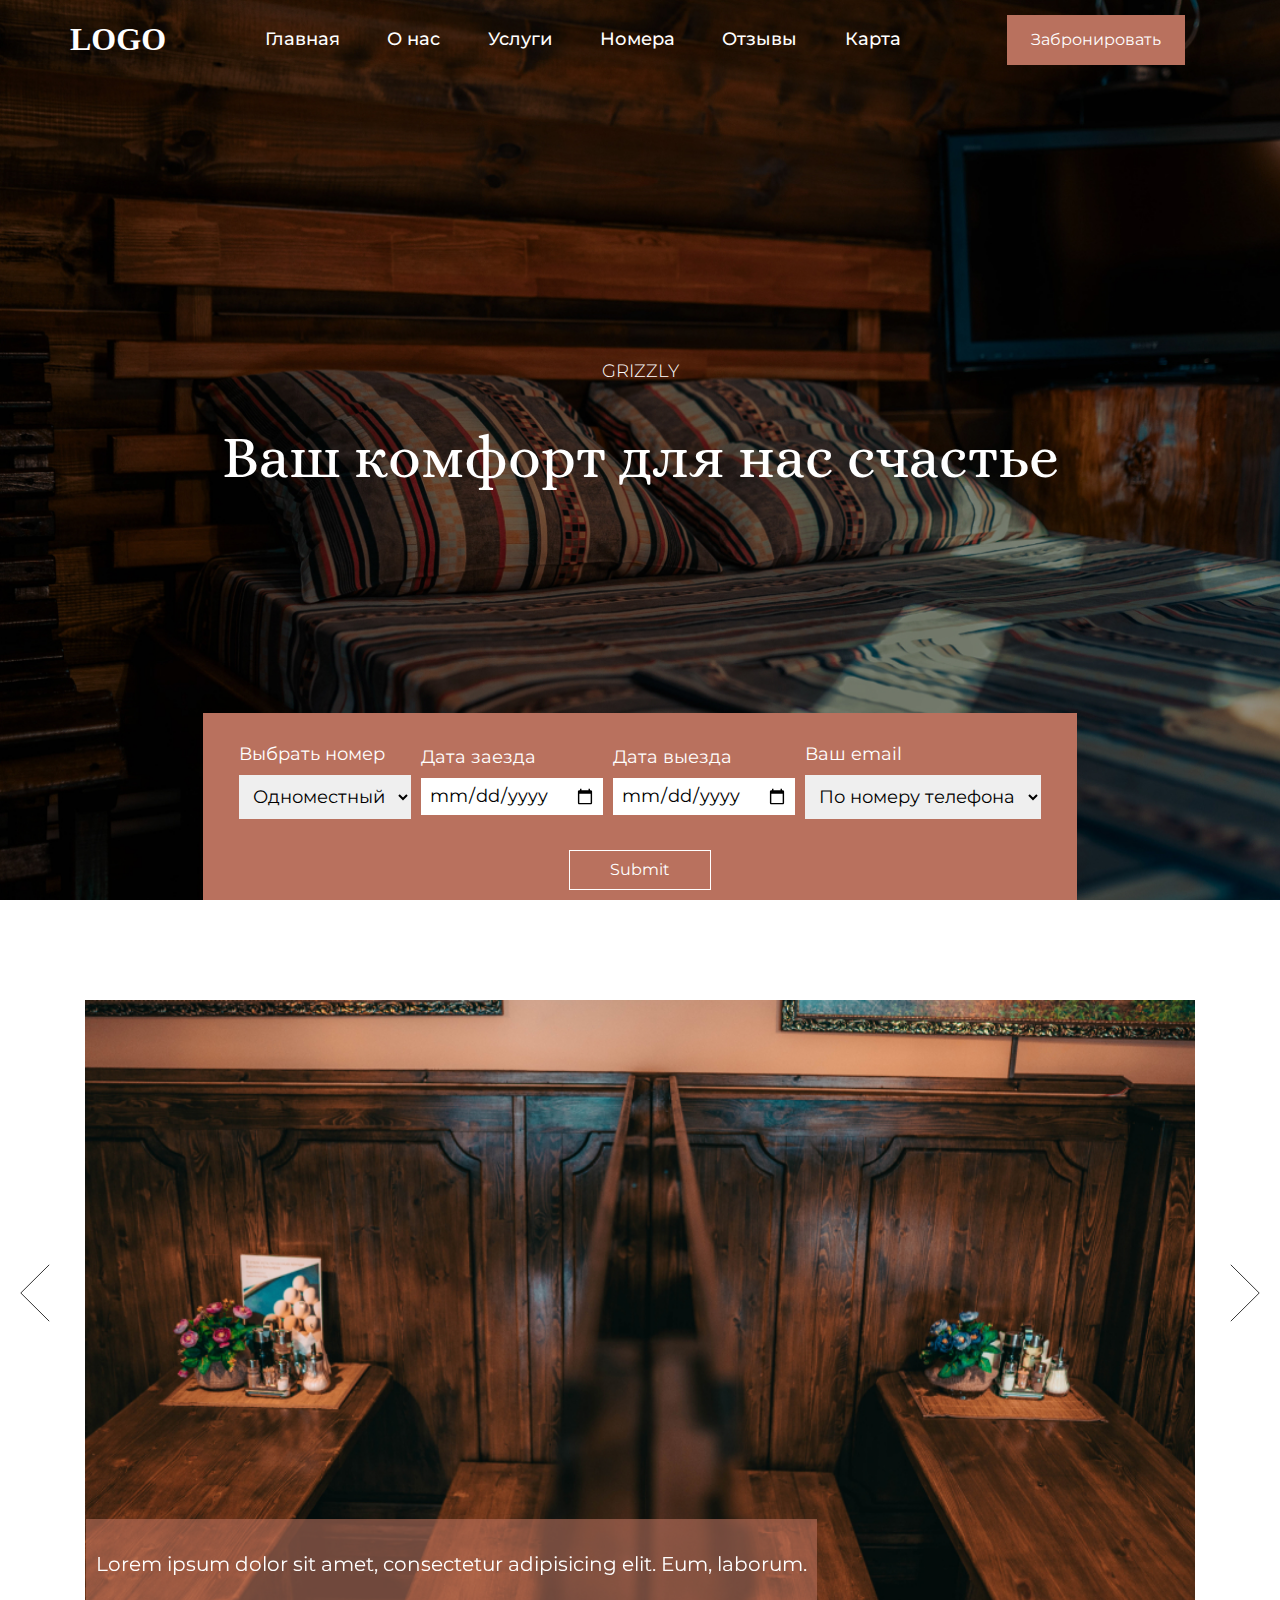
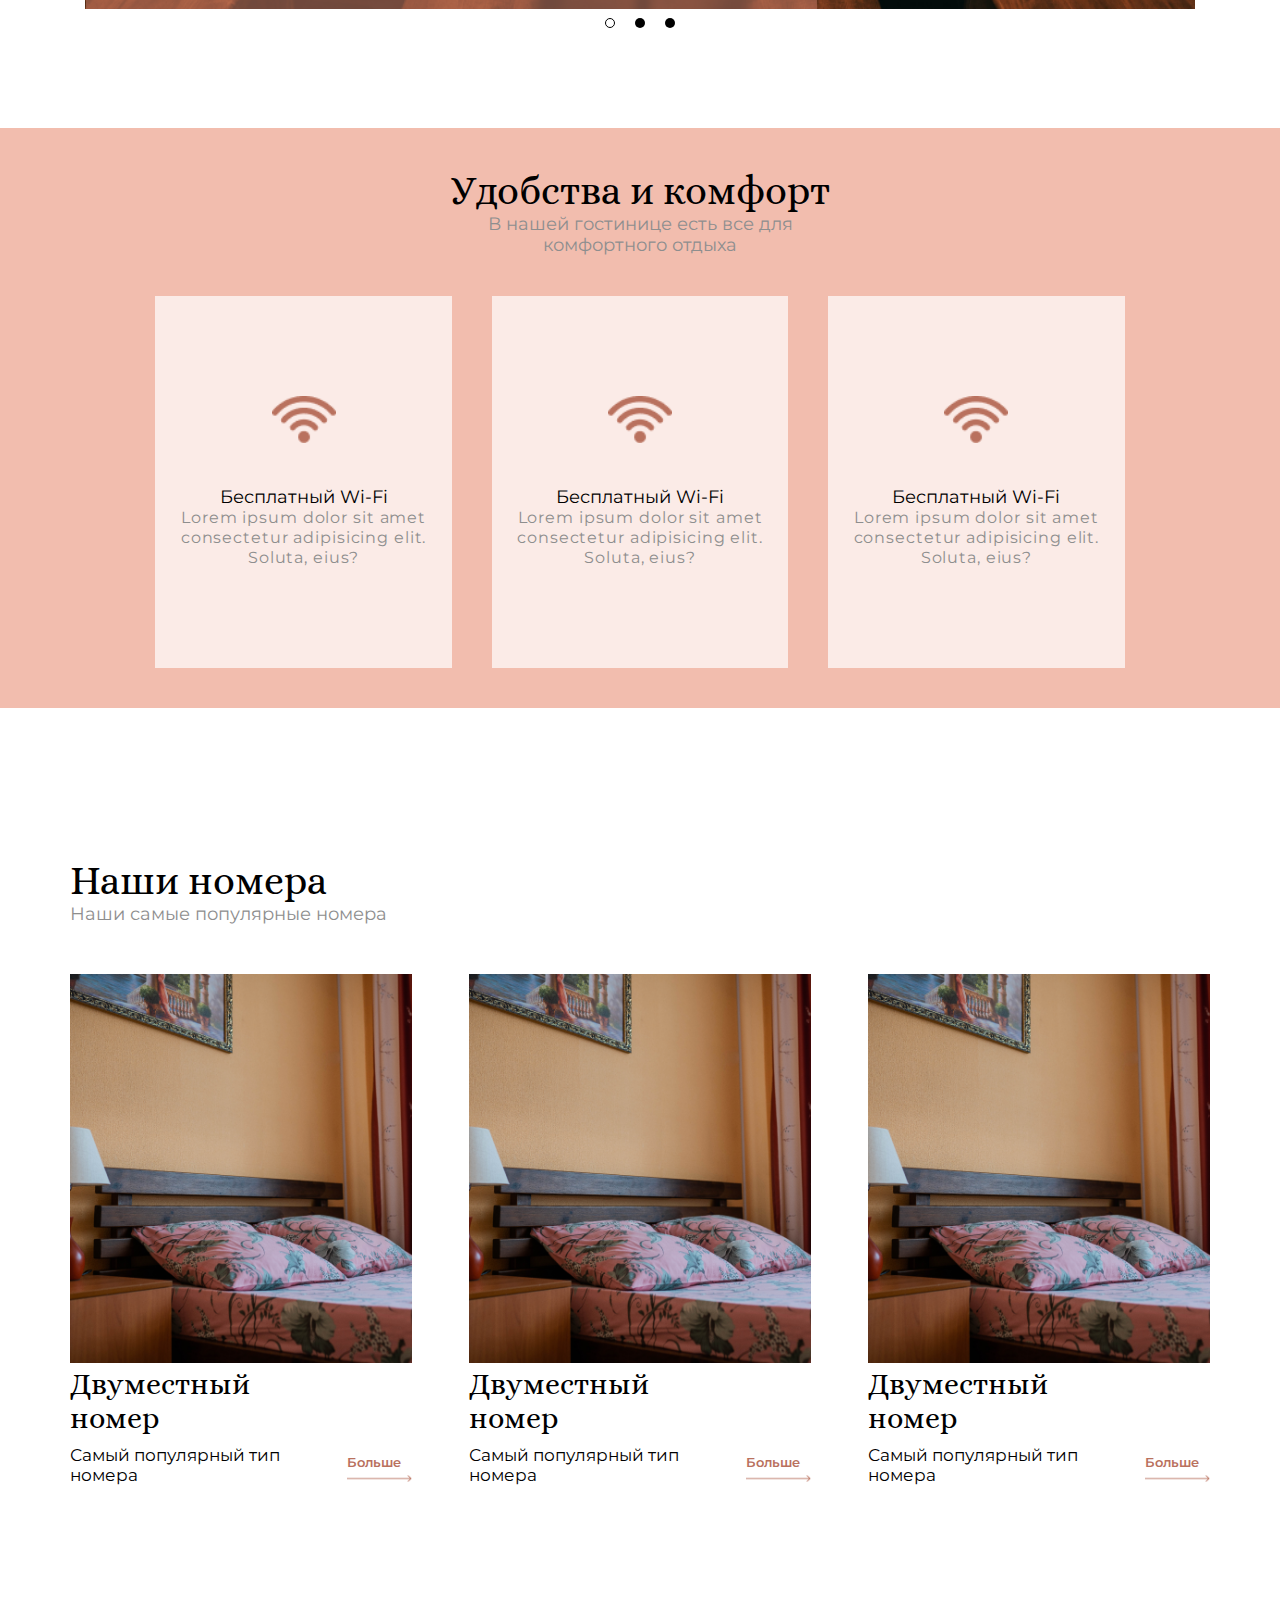
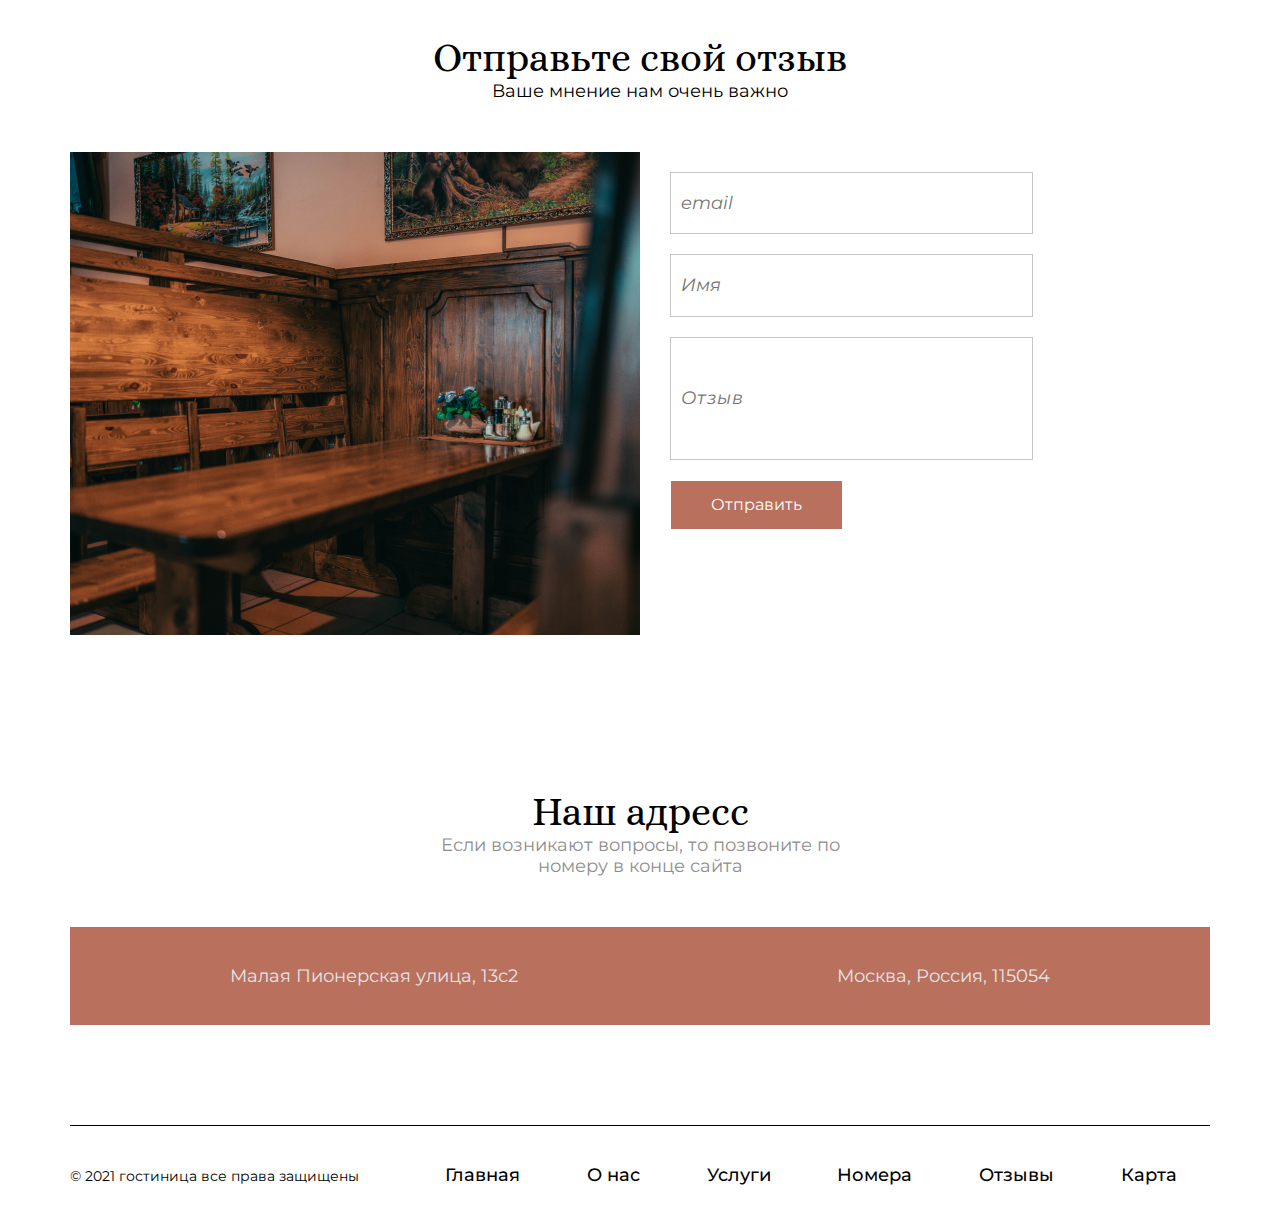
==== home.html @ de2c54e9 "Сделал слайдеры" ====
<!DOCTYPE html>
<html lang="en">

<head>
    <meta charset="UTF-8">
    <meta http-equiv="X-UA-Compatible" content="IE=edge">
    <meta name="viewport" content="width=device-width, initial-scale=1.0">

    <link href="https://fonts.googleapis.com/css2?family=Montserrat:ital,wght@0,100;0,200;0,300;0,400;0,500;0,600;0,700;0,800;0,900;1,100;1,200;1,300;1,400;1,500;1,600;1,700;1,800;1,900&display=swap" rel="stylesheet">
    <link href="https://fonts.googleapis.com/css2?family=Alice&display=swap" rel="stylesheet">

    <link rel="stylesheet" href="./css/normalize.css">
    <link rel="stylesheet" href="./css/home.css">
    <link rel="stylesheet" href="./css/sliderHome.css">

    <title>hotel</title>
</head>

<body>
    <section class="section_100vh main-screen">
        <div class="container">
            <header class="header">
                <div class="logo" style="color: #fff;">
                    <h1>LOGO</h1>
                </div>

                <div id="menubox" onclick="openFunction()">&#9776;</div>
                <div id="menu" class="sidemenu">
                    <a href="#">Обо мне</a>
                    <a href="#">Проекты</a>
                    <a href="#">Контакты</a>
                    <a href="#" class="closebtn" onclick="closeFunction()">&times;</a>
                </div>

                <nav class="menu">
                    <ul>
                        <li class="menu__item">
                            <a href="">Главная</a>
                        </li>
                        <li class="menu__item">
                            <a href="">О нас</a>
                        </li>
                        <li class="menu__item">
                            <a href="">Услуги</a>
                        </li>
                        <li class="menu__item">
                            <a href="">Номера</a>
                        </li>
                        <li class="menu__item">
                            <a href="">Отзывы</a>
                        </li>
                        <li class="menu__item">
                            <a href="">Карта</a>
                        </li>
                    </ul>
                </nav>

                <div class="reservation">
                    <button class=" button-request">
                        Забронировать
                    </button>
                </div>

            </header>
            <section class="main-screen__content">
                <div class="main-screen__wrap">
                    <div class="main-screen__title">
                        <p>GRIZZLY</p>
                        <h1>Ваш комфорт для нас счастье</h1>
                    </div>

                </div>
                <form action="" class="form-request">
                    <div class="form-request__wrap">
                        <div class="form-request__item">
                            <p>Выбрать номер</p>
                            <select size="1" class="form-select__item">
                                <option>Одноместный</option>
                                <option>Двухместный</option>
                            </select>
                        </div>
                        <div class="form-request__item form-request__date">
                            <p>Дата заезда</p>
                            <input type="date">
                        </div>
                        <div class="form-request__item form-request__date">
                            <p>Дата выезда</p>
                            <input type="date">
                        </div>
                        <div class="form-request__item">
                            <p>Ваш email</p>
                            <select size="1" class="form-select__item">
                                <option>По номеру телефона</option>
                                <option>По email</option>
                            </select>
                        </div>
                    </div>
                    <div class="button-request__form">
                        <input type="submit">
                    </div>
                </form>
            </section>
        </div>
    </section>

    <form action="" class="form-request_phone">
        <div class="container">
            <div class="form-request__wrap">
                <div class="form-request__item">
                    <p>Выбрать номер</p>
                    <select size="1" class="form-select__item">
                    <option>Одноместный</option>
                    <option>Двухместный</option>
                </select>
                </div>
                <div class="form-request__item form-request__date">
                    <p>Дата заезда</p>
                    <input type="date" required>
                </div>
                <div class="form-request__item form-request__date">
                    <p>Дата выезда</p>
                    <input type="date" required>
                </div>
                <div class="form-request__item">
                    <p>Ваш email</p>
                    <select size="1" class="form-select__item">
                    <option>По номеру телефона</option>
                    <option>По email</option>
                </select>
                </div>
                <div class="button-request__form">
                    <input type="submit">
                </div>
            </div>

        </div>
    </form>

    <section class="gallery">
        <div class="container">
            <div class="gallery__wrap">
                <div class="images slider">
                    <div class="image slider__item">
                        <img src="./img/imageSlider/1.jpg" alt="">
                        <div class="image__text">
                            <p>Lorem ipsum dolor sit amet, consectetur adipisicing elit. Eum, laborum.</p>
                        </div>
                    </div>
                    <div class="image slider__item">
                        <img src="./img/imageSlider/1.jpg" alt="">
                        <div class="image__text">
                            <p>Lorem ipsum dolor sit amet, consectetur adipisicing elit. Eum, laborum.</p>
                        </div>
                    </div>
                    <div class="image slider__item">
                        <img src="./img/imageSlider/1.jpg" alt="">
                        <div class="image__text">
                            <p>Lorem ipsum dolor sit amet, consectetur adipisicing elit. Eum, laborum.</p>
                        </div>
                    </div>
                </div>
            </div>
        </div>
    </section>

    <section class="advantages">
        <div class="container">
            <div class="advantages__wrap">
                <div class="advantages__text">
                    <div class="advantages__title">
                        <h2>Удобства и комфорт</h2>
                    </div>
                    <div class="advantages__description">
                        <p>В нашей гостинице есть все для комфортного отдыха</p>
                    </div>

                </div>

                <div class="advantages-cards">
                    <div class="advantages-card">
                        <div class="advantages-card__img">
                            <img src="./img/wifi.png" alt="">
                        </div>

                        <div class="advantages-card__text">
                            <h3>Бесплатный Wi-Fi</h3>
                            <p>Lorem ipsum dolor sit amet consectetur adipisicing elit. Soluta, eius?</p>
                        </div>
                    </div>
                    <div class="advantages-card">
                        <div class="advantages-card__img">
                            <img src="./img/wifi.png" alt="">
                        </div>

                        <div class="advantages-card__text">
                            <h3>Бесплатный Wi-Fi</h3>
                            <p>Lorem ipsum dolor sit amet consectetur adipisicing elit. Soluta, eius?</p>
                        </div>
                    </div>
                    <div class="advantages-card">
                        <div class="advantages-card__img">
                            <img src="./img/wifi.png" alt="">
                        </div>

                        <div class="advantages-card__text">
                            <h3>Бесплатный Wi-Fi</h3>
                            <p>Lorem ipsum dolor sit amet consectetur adipisicing elit. Soluta, eius?</p>
                        </div>
                    </div>
                </div>
            </div>
        </div>
    </section>

    <section class="rooms">
        <div class="container">
            <div class="rooms__wrap">
                <div class="rooms__title">
                    <h3>Наши номера</h3>
                    <p>
                        Наши самые популярные номера
                    </p>
                </div>

                <div class="rooms-cards">
                    <div class="room-card">
                        <div class="room__img">
                            <img src="./img/imageRooms/1.png" alt="">
                        </div>
                        <div class="room-info">
                            <div class="room-info__text">
                                <a href="">Двуместный номер</a>
                                <p>Самый популярный тип номера</p>
                            </div>
                            <div class="room-link">
                                <a href="#">
                                    <div class="room-link__text">
                                        <p>Больше</p>
                                        <img src="./img/arrow.png" alt="">
                                    </div>
                                </a>
                            </div>
                        </div>
                    </div>
                    <div class="room-card">
                        <div class="room__img">
                            <img src="./img/imageRooms/1.png" alt="">
                        </div>
                        <div class="room-info">
                            <div class="room-info__text">
                                <a href="">Двуместный номер</a>
                                <p>Самый популярный тип номера</p>
                            </div>
                            <div class="room-link">
                                <a href="#">
                                    <div class="room-link__text">
                                        <p>Больше</p>
                                        <img src="./img/arrow.png" alt="">
                                    </div>
                                </a>
                            </div>
                        </div>
                    </div>
                    <div class="room-card">
                        <div class="room__img">
                            <img src="./img/imageRooms/1.png" alt="">
                        </div>
                        <div class="room-info">
                            <div class="room-info__text">
                                <a href="">Двуместный номер</a>
                                <p>Самый популярный тип номера</p>
                            </div>
                            <div class="room-link">
                                <a href="#">
                                    <div class="room-link__text">
                                        <p>Больше</p>
                                        <img src="./img/arrow.png" alt="">
                                    </div>
                                </a>
                            </div>
                        </div>
                    </div>
                </div>

                <div class="more-rooms">
                    <button>Больше номеров</button>
                </div>
            </div>
        </div>
    </section>

    <section class="review">
        <div class="container">
            <div class="review__wrap">
                <div class="review__title">
                    <h2>Отправьте свой отзыв</h2>
                    <p>Ваше мнение нам очень важно</p>
                </div>

                <div class="review-content">
                    <div class="review-content__img">
                        <img src="./img/background-review.jpg" alt="">
                    </div>
                    <div class="review-content__form">
                        <form action="" class="review-form" id="review__btn">
                            <input type="text" placeholder="email" class="review-form__item" required maxlength="50">
                            <input type="text" placeholder="Имя" class="review-form__item" required maxlength="25">
                            <input type="text" placeholder="Отзыв" class="form__review" required>

                            <button class="review__btn" type="button">
                                Отправить
                            </button>
                        </form>
                    </div>
                </div>
            </div>
        </div>
    </section>

    <section class="address">
        <div class="container">
            <div class="address__wrap">
                <div class="address-title">
                    <h2>Наш адресс</h2>
                    <p>Если возникают вопросы, то позвоните по номеру в конце сайта</p>
                </div>
                <div class="our-address">
                    <div class="street">
                        <p>Малая Пионерская улица, 13с2</p>
                    </div>
                    <div class="city">
                        <p> Москва, Россия, 115054</p>
                    </div>
                </div>
            </div>
        </div>
    </section>

    <script type="text/javascript" charset="utf-8" async src="https://api-maps.yandex.ru/services/constructor/1.0/js/?um=constructor%3Adae9c3889c073b16b7e6adbdf077f5c8fb7e6ec7d038e91c7e09d894004994eb&amp;width=100%25&amp;height=462&amp;lang=ru_RU&amp;scroll=true"></script>

    <footer class="footer">
        <div class="container">
            <div class="footer__wrap">
                <div class="hostel-law">
                    <p>© 2021 гостиница все права защищены</p>
                </div>

                <nav class="menu">
                    <ul>
                        <li class="menu__item">
                            <a href="">Главная</a>
                        </li>
                        <li class="menu__item">
                            <a href="">О нас</a>
                        </li>
                        <li class="menu__item">
                            <a href="">Услуги</a>
                        </li>
                        <li class="menu__item">
                            <a href="">Номера</a>
                        </li>
                        <li class="menu__item">
                            <a href="">Отзывы</a>
                        </li>
                        <li class="menu__item">
                            <a href="">Карта</a>
                        </li>
                    </ul>
                </nav>
            </div>
        </div>

    </footer>
    <script src="./js/jquery.js"></script>
    <script src="./js/slick.min.js"></script>
    <script src="./js/sliderHome.js"></script>
    <script src="./js/sendForm.js"></script>
</body>

</html>
---- css/home.css ----
* {
    margin: 0;
    padding: 0;
    box-sizing: border-box;
}

img {
    width: 100%;
}

button,
input,
select {
    border: none;
    outline: none;
}

body {
    color: #fff;
}

a {
    text-decoration: none;
}

ul {
    list-style-type: none;
}

.button-request {
    font-family: Montserrat, sans-serif;
    color: #fff;
    border: none;
    background: #B9715E;
    padding: 16px 24px;
}

.section_100vh {
    min-height: 100vh;
}

.container {
    width: 100%;
    max-width: 1140px;
    margin: 0 auto;
}

.main-screen {
    background-image: url("../img/background.jpg");
    background-size: cover;
}

.header {
    display: flex;
    justify-content: space-between;
    align-items: center;
}

.logo {
    width: 10%;
}

.menu {
    width: 60%;
}

.reservation {
    text-align: center;
    width: 20%;
}

.menu ul {
    display: flex;
    justify-content: space-around;
}

.menu__item {
    font-family: Montserrat, sans-serif;
    font-size: 18px;
    font-weight: 500;
}

.menu__item a {
    color: #fff;
}

.main-screen__title {
    text-align: center;
    margin: 0 auto;
    position: absolute;
    top: 40%;
    left: 0;
    right: 0;
}

.main-screen__title p {
    font-size: 18px;
    line-height: 22px;
    font-family: Montserrat, sans-serif;
    font-weight: 300;
}

.main-screen__title h1 {
    font-family: Alice;
    font-size: 60px;
    font-weight: normal;
}

.main-screen__content {
    display: flex;
    justify-content: center;
}

.form-request {
    margin: 0 auto;
    background: #B9715E;
    flex-wrap: wrap;
    position: absolute;
    bottom: 0;
}

.form-request__item p {
    padding-bottom: 10px;
}

.form-request__wrap {
    font-family: Montserrat;
    font-size: 18px;
    display: flex;
    justify-content: center;
    align-items: center;
    flex-wrap: wrap;
    padding: 31px;
    width: 100%;
}

.form-request__item {
    padding: 0 5px;
}

.form-request input,
.form-select__item {
    padding: 10px;
}

.form-request__date input {
    padding: 7.5px;
}

.button-request__form {
    text-align: center;
    padding-bottom: 10px;
}

.button-request__form input {
    font-family: Montserrat, sans-serif;
    color: #fff;
    border: none;
    background: transparent;
    border: white 1px solid;
    padding: 10px 40px;
}

.gallery {
    margin: 100px 0;
}

.gallery__wrap {
    display: flex;
}

.image {
    position: relative;
    display: flex;
    justify-content: center;
}

.image img {
    width: 100%;
}

.image__text {
    position: absolute;
    bottom: 0;
    left: 1.4%;
    background: rgba(185, 113, 94, 0.6);
    max-width: 70%;
}

.image__text p {
    font-family: Montserrat;
    font-style: normal;
    font-weight: normal;
    font-size: 20px;
    line-height: 30px;
    padding: 30px 10px;
}

.advantages {
    background: rgba(230, 123, 94, 0.5);
}

.advantages__wrap {
    padding: 40px 0;
}

.advantages__text {
    text-align: center;
}

.advantages__title h2 {
    font-family: Alice;
    font-style: normal;
    font-weight: normal;
    font-size: 40px;
    color: #000000;
}

.advantages__description {
    margin: 0 auto;
    font-family: Montserrat;
    font-style: normal;
    font-weight: normal;
    font-size: 18px;
    color: #8E8E8E;
    max-width: 430px;
}

.advantages-cards {
    margin-top: 40px;
    display: flex;
    justify-content: center;
    flex-wrap: wrap;
}

.advantages-card {
    width: 26%;
    margin: 0 20px;
    padding: 100px 20px;
    text-align: center;
    background: rgba(255, 255, 255, 0.7);
}

.advantages-card__text h3 {
    color: #000000;
    font-family: Montserrat;
    font-style: normal;
    font-weight: normal;
    font-size: 18px;
}

.advantages-card__text p {
    font-family: Montserrat;
    font-style: normal;
    font-weight: normal;
    font-size: 16px;
    line-height: 20px;
    text-align: center;
    letter-spacing: 0.055em;
    color: #8E8E8E;
}

.advantages-card__img img {
    width: 25%;
}

.advantages-card__img {
    padding-bottom: 40px;
}

.form-request_phone {
    display: none;
}

.rooms {
    color: #000;
    margin-top: 150px;
}

.rooms__title h3 {
    font-family: Alice;
    font-style: normal;
    font-weight: normal;
    font-size: 40px;
    color: #000000;
    margin: 0px;
}

.rooms__title p {
    font-family: Montserrat;
    font-style: normal;
    font-weight: normal;
    font-size: 18px;
    color: #8E8E8E;
}

.rooms-cards {
    display: flex;
    flex-wrap: wrap;
    justify-content: space-between;
    margin-top: 50px;
}

.room-card {
    width: 30%;
}

.room-info__text a {
    font-family: Alice;
    font-style: normal;
    font-weight: normal;
    font-size: 30px;
    color: #000000;
}

.room-info__text p {
    padding-top: 10px;
    font-family: Montserrat;
    font-style: normal;
    font-weight: normal;
    font-size: 17px;
    color: #000000;
}

.room-link a {
    font-family: Montserrat;
    font-style: normal;
    font-weight: 600;
    font-size: 13px;
    color: #B9715E;
}

.room-info {
    display: flex;
    align-items: flex-end;
}

.room-link {
    display: block;
    margin-left: 20px;
}

.review {
    margin-top: 150px;
    color: #000;
}

.review__title {
    text-align: center;
}

.review__title h2 {
    font-family: Alice;
    font-style: normal;
    font-weight: normal;
    font-size: 40px;
    line-height: 46px;
    text-align: center;
    color: #000000;
}

.review__title p {
    font-family: Montserrat;
    font-style: normal;
    font-weight: normal;
    font-size: 18px;
}

.review-content {
    margin-top: 50px;
    display: flex;
}

.review-content__form {
    margin-left: 30px;
}

.review-form input {
    margin-top: 20px;
}

.review-form__item {
    display: block;
    padding: 20px 100px;
    padding-left: 10px;
    border: 1px solid rgba(142, 142, 142, 0.5);
    box-sizing: border-box;
    font-family: Montserrat;
    font-style: italic;
    font-weight: normal;
    font-size: 18px;
    color: #8E8E8E;
}

.form__review {
    padding: 50px 100px;
    padding-left: 10px;
    border: 1px solid rgba(142, 142, 142, 0.5);
    box-sizing: border-box;
    font-family: Montserrat;
    font-style: italic;
    font-weight: normal;
    font-size: 18px;
    /* identical to box height */
    letter-spacing: 0.055em;
    color: #8E8E8E;
}

.review-content__form button {
    display: block;
    margin-top: 20px;
}

.review__btn {
    font-family: Montserrat, sans-serif;
    color: #fff;
    border: none;
    border: white 1px solid;
    padding: 15px 40px;
    background: #B9715E;
}

.address {
    margin-top: 150px;
    color: #000;
}

.address-title h2 {
    font-family: Alice;
    font-style: normal;
    font-weight: normal;
    font-size: 40px;
    color: #000000;
}

.address-title p {
    margin-top: 20px;
    margin: 0 auto;
    max-width: 40%;
    font-family: Montserrat;
    font-style: normal;
    font-weight: normal;
    font-size: 18px;
    text-align: center;
    color: #8E8E8E;
}

.address-title {
    text-align: center;
}

.our-address {
    margin-top: 50px;
    background: #B9715E;
    display: flex;
    justify-content: space-around;
    padding: 39px 0;
}

.street p,
.city p {
    font-family: Montserrat;
    font-style: normal;
    font-weight: normal;
    font-size: 18px;
    color: #E5E5E5;
}

.footer__wrap {
    border-top: 1px solid #000000;
    padding: 39px 0;
    margin-top: 100px;
    display: flex;
    align-items: center;
}

.footer nav ul li a {
    color: #000;
}

.footer__wrap .hostel-law {
    width: 30%;
}

.footer__wrap .hostel-law p {
    color: #000;
    font-family: Montserrat;
    font-style: normal;
    font-weight: normal;
    font-size: 14px;
}

.footer__wrap .menu {
    width: 70%;
}

#menubox {
    display: none;
    z-index: 2;
    font-size: 32px;
    cursor: pointer;
    transition: all .6s;
}

.sidemenu {
    position: fixed;
    top: 0px;
    left: 0px;
    height: 100%;
    width: 0px;
    background-color: #222;
    z-index: 999;
    padding-top: 100px;
    overflow-x: hidden;
    transition: all .5s;
}

.sidemenu a {
    padding: 8px 8px 8px 64px;
    text-decoration: none;
    font-size: 32px;
    color: #999;
    display: block;
}

.sidemenu a:hover {
    color: white;
}

.sidemenu .closebtn {
    position: absolute;
    top: 0px;
    right: 25px;
    font-size: 36px;
    margin-left: 32px;
}

#menubox {
    display: none;
}

.sidemenu {
    display: none;
}

.more-rooms {
    display: none;
    text-align: center;
}

.more-rooms button {
    background: transparent;
    font-family: Montserrat;
    font-style: normal;
    font-weight: normal;
    font-size: 14px;
    color: #000000;
    border: 1px solid #000000;
    padding: 20px 17px;
}

@media (max-width: 960px) {
    .container {
        max-width: 910px;
    }
    .room-card {
        padding: 0 50px;
        margin-bottom: 50px;
        width: 50%;
    }
    .main-screen__title h1 {
        font-size: 50px;
    }
    .review {
        margin-top: 100px;
    }
    .review-content__form {
        margin-left: 10px;
    }
    .review-form__item {
        padding-left: 0px;
        padding: 20px 25px;
    }
    .form__review {
        padding: 50px 25px;
    }
    .form-select__item {
        padding: 7px 6px;
    }
}

@media (max-width: 720px) {
    .container {
        max-width: 700px;
    }
    #menubox {
        display: block;
    }
    .menu {
        display: none;
    }
    .logo {
        display: none;
    }
    .review-content__form {
        margin-left: 5px;
        width: 70%;
    }
    .review-form__item {
        width: 90%;
        padding-left: 0px;
        padding: 10px 15px;
    }
    .review__btn {
        margin: 0 auto;
    }
    .form__review {
        width: 90%;
        padding: 25px 10px;
    }
    .form-select__item {
        padding: 7px 10px;
    }
    .header {
        padding: 20px 0;
        justify-content: space-between;
    }
    .menubox {
        width: 50%;
    }
    .reservation {
        width: 50%;
        text-align: right;
    }
    .review-content__img {
        display: none;
    }
    .review-content {
        justify-content: center;
    }
    .review-form__item {
        width: 100%;
    }
    .form__review {
        width: 100%;
        padding: 40px 0;
        padding-left: 15px;
    }
    .review-content__form {
        max-width: 100%;
    }
    .advantages-card {
        width: 50%;
        padding: 50px 20px;
        margin-bottom: 35px;
    }
    .advantages-card__img img {
        width: 50%;
        padding-bottom: 34px;
    }
    .rooms-cards {
        display: flex;
        justify-content: center;
        margin: 0 auto;
    }
    .room-info {
        display: flex;
        justify-content: center;
    }
    .room-card {
        width: 100%;
    }
    .room__img {
        max-width: 60%;
        margin: 0 auto;
    }
    .rooms__title {
        text-align: center;
        padding-bottom: 50px;
    }
    .rooms__title h2 {
        padding-bottom: 14px;
    }
    .room-info__text p {
        max-width: 250px;
    }
    .form-request {
        display: none;
    }
    .main-screen__title {
        padding: 20px 0;
    }
    .main-screen__title h1 {
        font-size: 40px;
        max-width: 500px;
        margin: 0 auto;
    }
    .form-request_phone {
        margin-top: 80px;
        display: block;
    }
    .form-request__wrap {
        display: flex;
        text-align: center;
        background: #B9715E;
        padding: 60px 0;
    }
    .form-request__item {
        width: 100%;
        padding-bottom: 23px;
    }
    .form-request__item input,
    .form-request__item select {
        width: 60%;
    }
    .form-request__item p {
        padding: 18px 0;
    }
    .gallery {
        margin-top: 50px;
    }
    .button-request__form {
        padding-top: 28px;
    }
    .button-request__form input {
        width: 100%;
    }
}

@media (max-width: 576px) {
    .container {
        max-width: 540px;
    }
    .room__img {
        max-width: 70%;
    }
}
---- css/sliderHome.css ----
/*Обнуление*/

*,
*:before,
*:after {
    padding: 0;
    margin: 0;
    border: 0;
    box-sizing: border-box;
}

button:active,
button:focus {
    outline: none;
}

button::-moz-focus-inner {
    border: 0;
}

.wrapper {
    height: 100%;
    padding: 50px;
    display: flex;
    justify-content: center;
    align-items: center;
}

@media (max-width:767px) {
    .wrapper {
        padding: 50px 10px;
    }
}


/* Основные стили */


/* Слайдер */

.slick-slider {
    min-width: 0;
}


/* Ограничивающая оболочка */

.slick-list {
    overflow: hidden;
}


/* Лента слайдов */

.slick-track {
    display: flex;
    align-items: flex-start;
}


/* Слайд */

.slick-slide {}


/* Слайд активный */

.slick-slide.slick-active {}


/* Слайд основной */

.slick-slide.slick-current {}


/* Слайд по центру */

.slick-slide.slick-center {}


/* Стрелка */

.slick-arrow {}


/* Стрелка влево */

.slider .slick-arrow.slick-disabled {
    opacity: 0.2;
}


/* Конкретный слайдер */

.slider {
    position: relative;
}

.slider .slick-arrow {
    position: absolute;
    top: 50%;
    margin: -50px -50px 0px -50px;
    z-index: 10;
    font-size: 0;
    width: 30px;
    height: 60px;
}

.slider .slick-arrow.slick-prev {
    left: 0;
    background: url('../img/arrows/left-black.svg') 0 0 / 100% no-repeat;
}

.slider .slick-arrow.slick-next {
    right: 0;
    background: url('../img/arrows/right-black.svg') 0 0 / 100% no-repeat;
}

.slider .slick-arrow.slick-disabled {
    opacity: 0.2;
}

.slider .slick-dots {
    display: flex;
    align-items: center;
    justify-content: center;
}

.slider .slick-dots li {
    list-style: none;
    margin: 0px 10px;
}

.slider .slick-dots button {
    font-size: 0;
    width: 10px;
    height: 10px;
    background-color: #000;
    border-radius: 50%;
}

.slider .slick-dots li.slick-active button {
    background-color: transparent;
    border: 1px solid #000;
}

.slider__item {
    padding: 0px 15px;
}

.slider__item img {
    max-width: 100%;
}

.slider__item.slick-center {}

@media (max-width:960px) {
    .slider {
        padding: 0px 40px;
    }
    .slider .slick-dots {
        padding: 2rem 0;
    }
    .slider .slick-arrow {
        margin: -50px -5px 0px -5px;
    }
    .image__text {
        left: 1.8%;
    }
}

@media (max-width: 576px) {
    .slider {
        padding: 0px 0px;
    }
    .slider .slick-dots {
        padding: 2rem 0;
    }
    .slider .slick-arrow {
        margin: -50px -5px 0px -5px;
    }
    .image__text {
        display: none;
    }
}
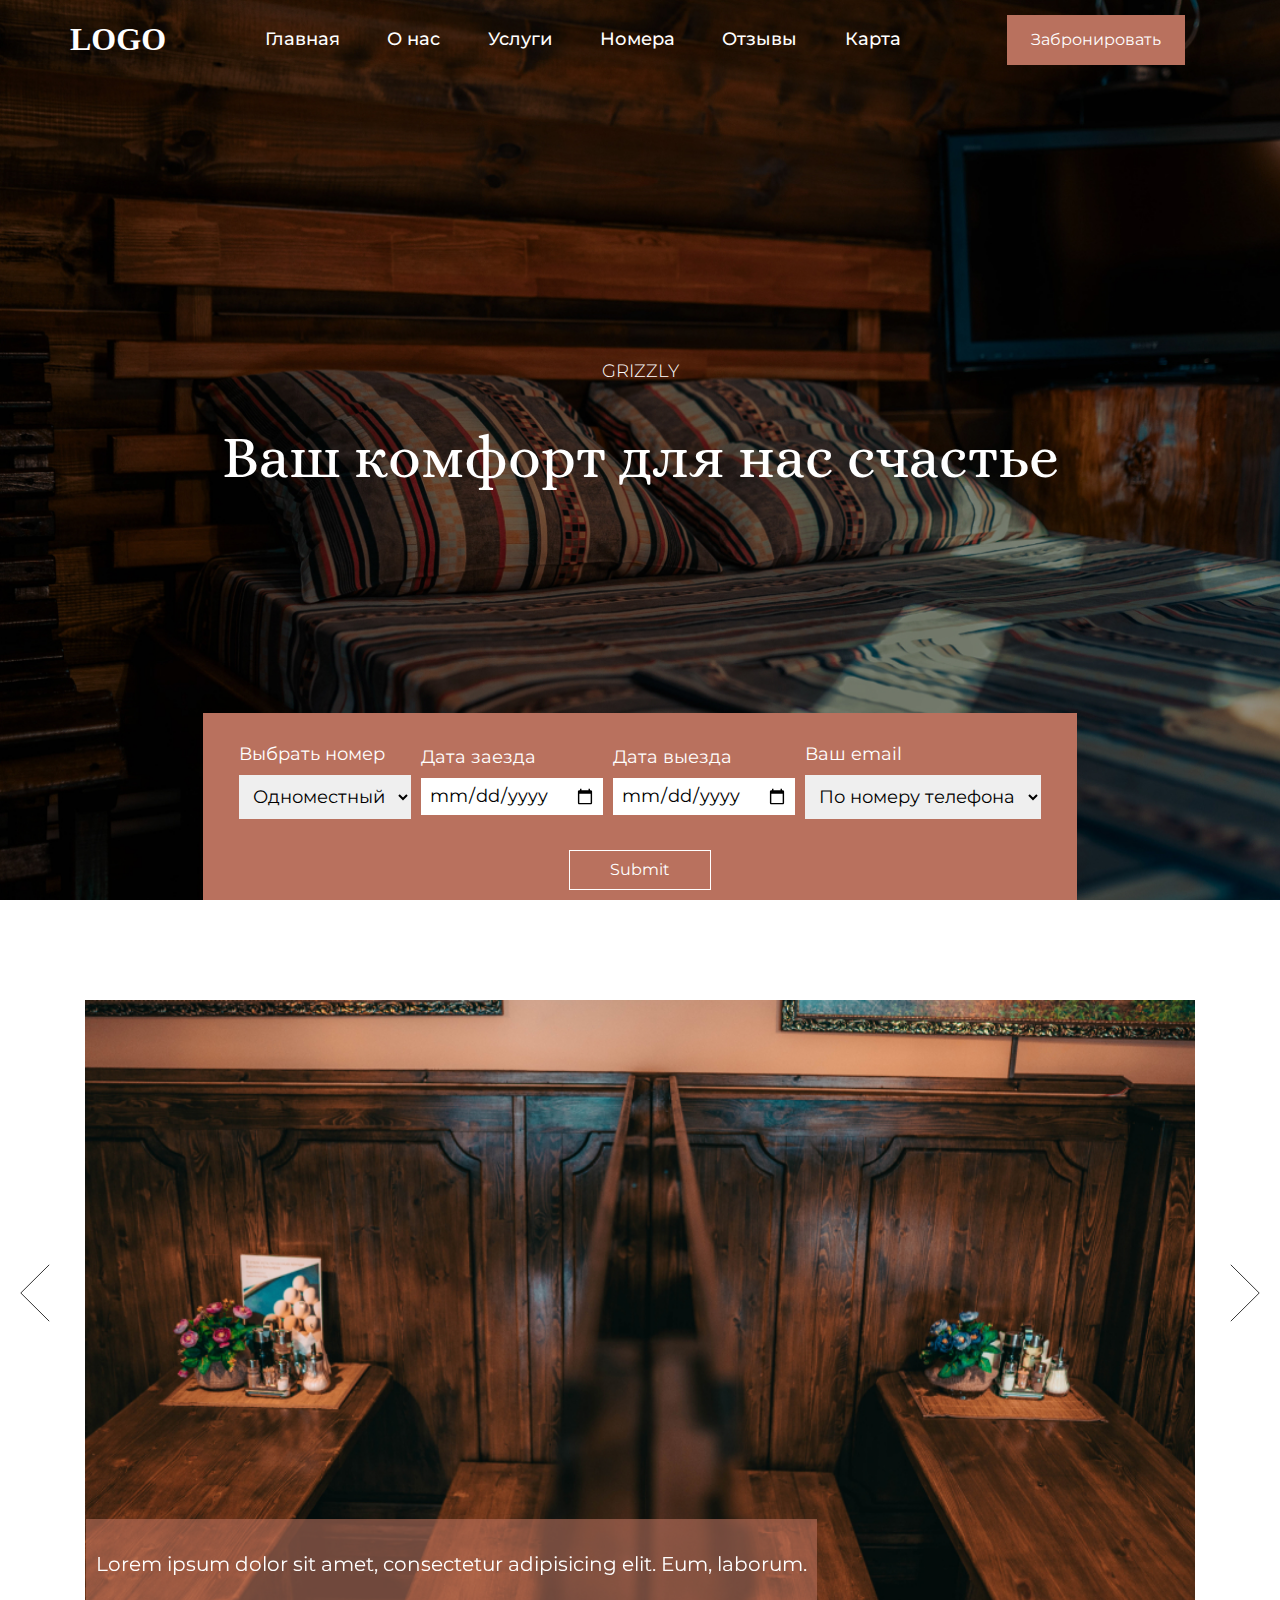
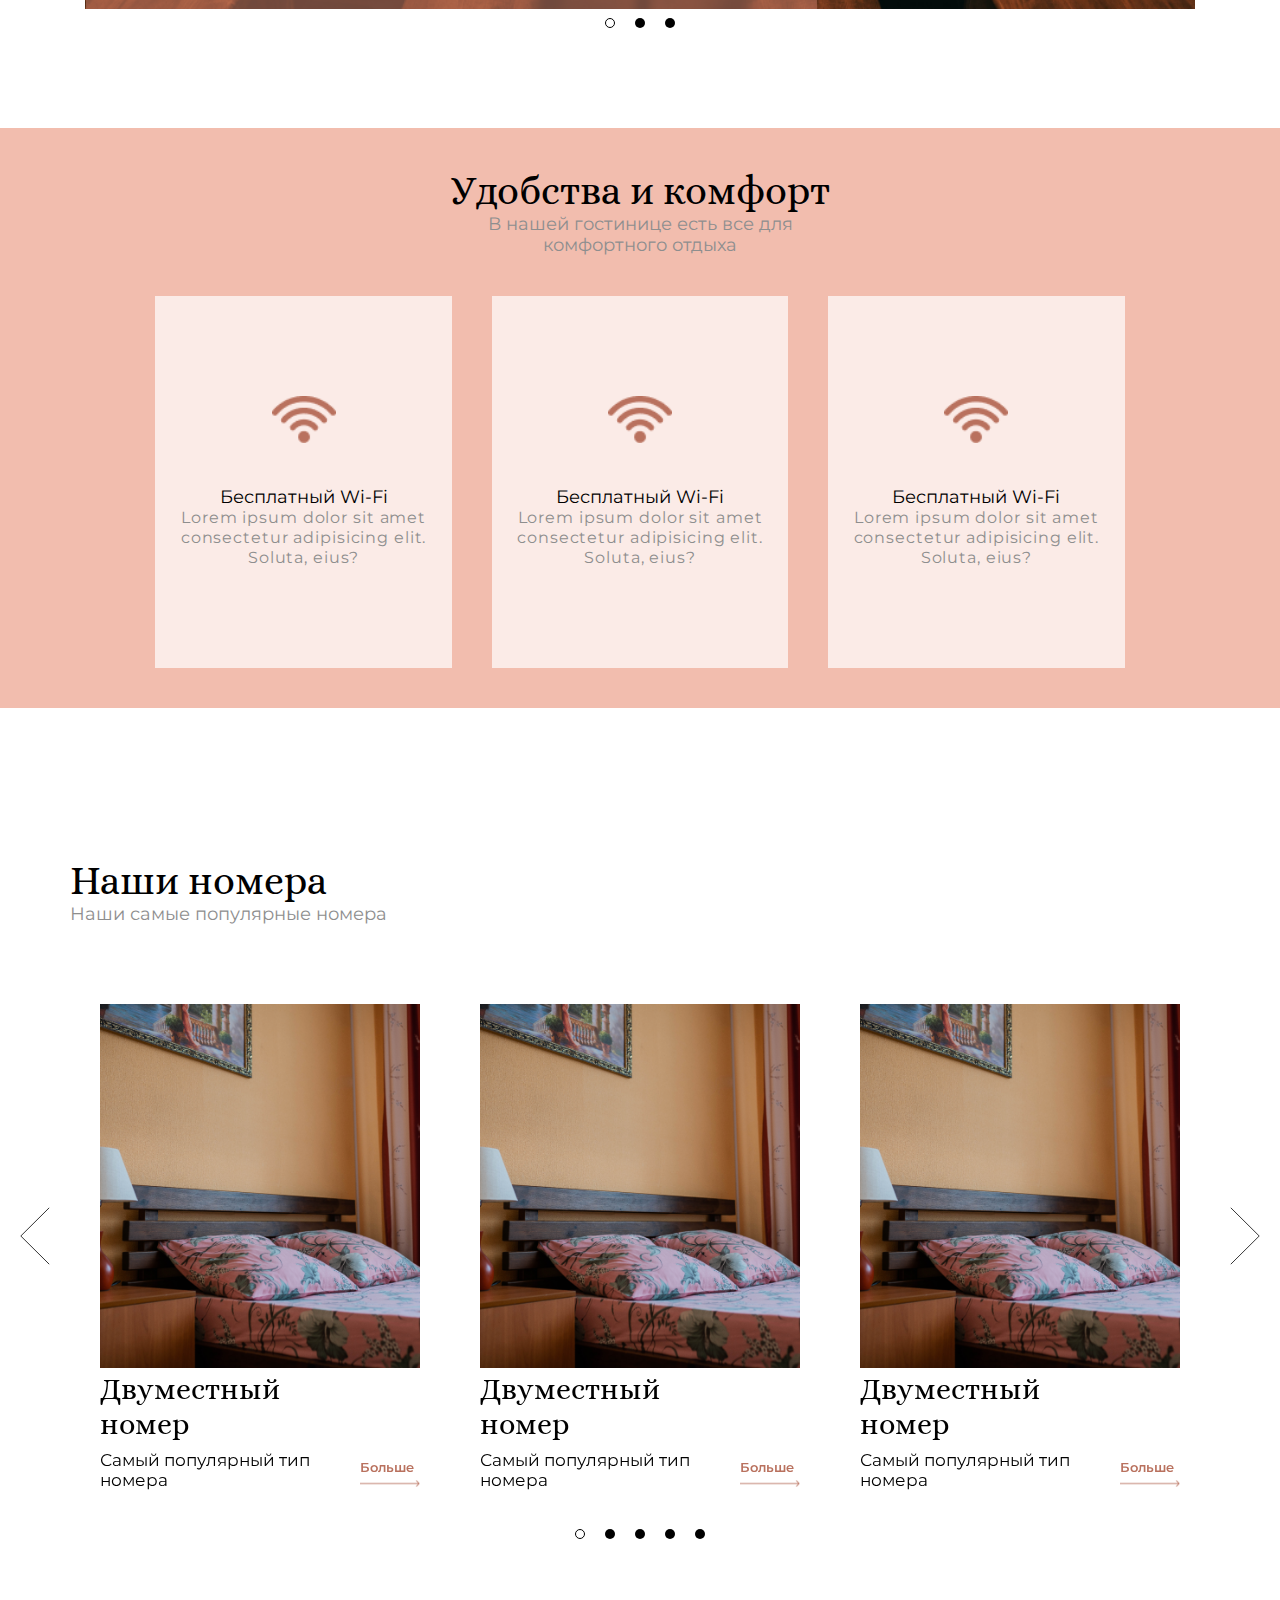
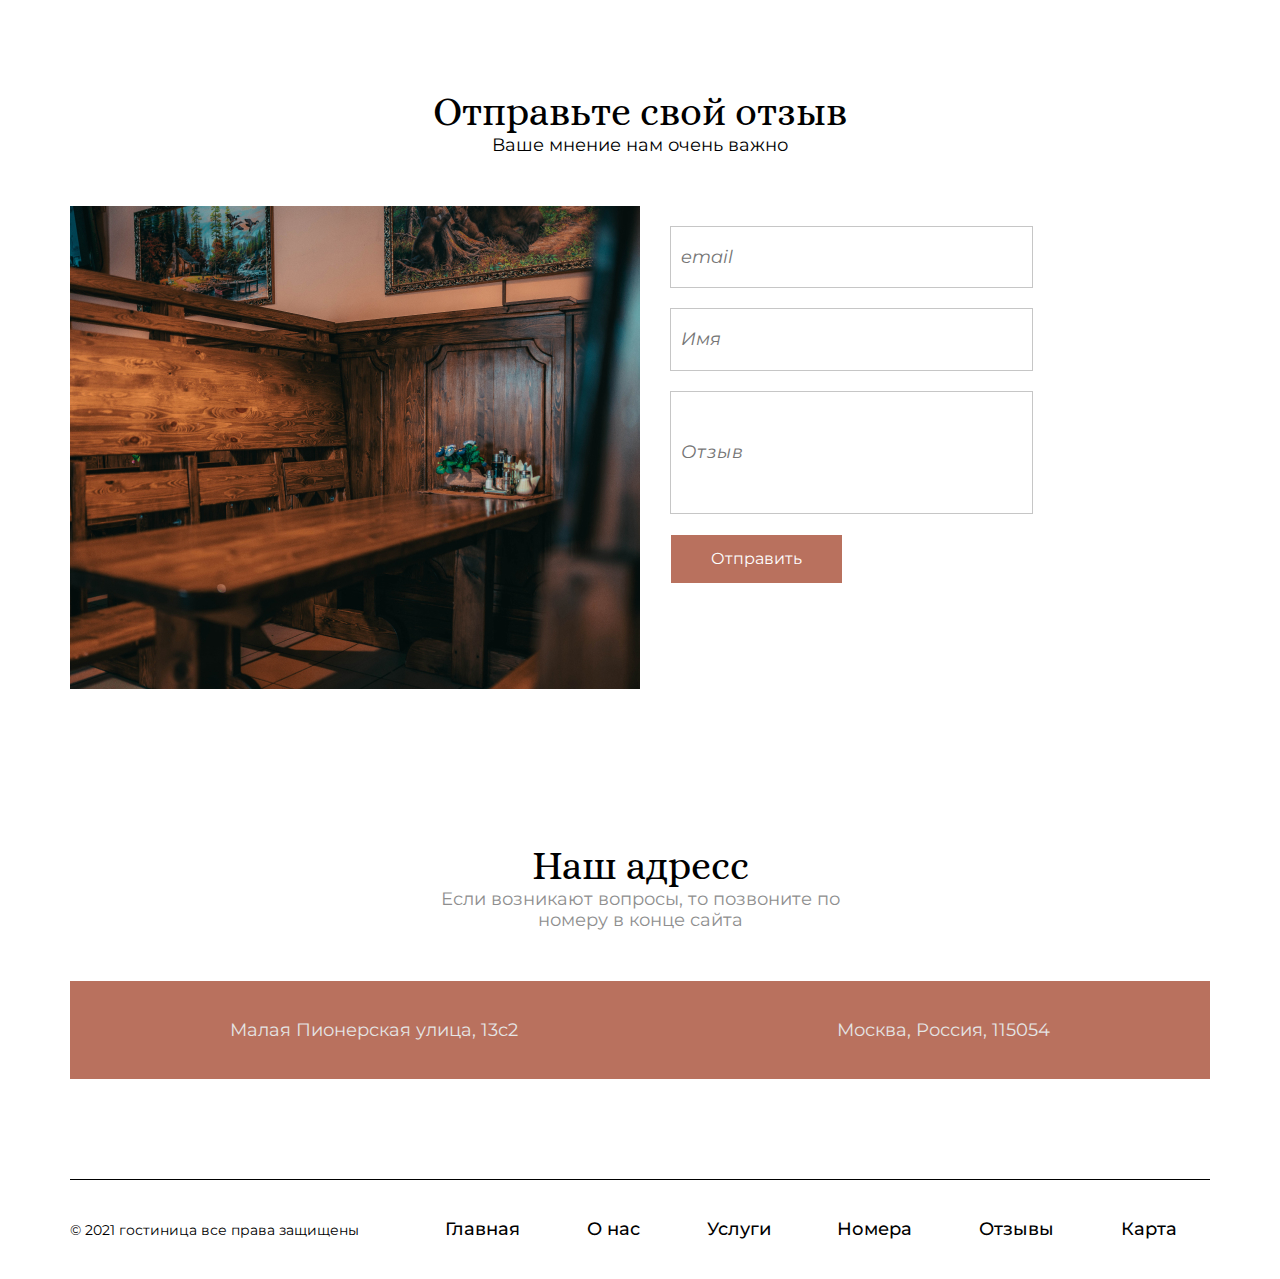
==== commit c0af741d: "Доделал слайдеры" ====
--- a/home.html
+++ b/home.html
@@ -222,8 +222,8 @@
                     </p>
                 </div>
 
-                <div class="rooms-cards">
-                    <div class="room-card">
+                <div class="rooms-cards rooms-slider">
+                    <div class="room-card rooms-slider__item">
                         <div class="room__img">
                             <img src="./img/imageRooms/1.png" alt="">
                         </div>
@@ -242,7 +242,7 @@
                             </div>
                         </div>
                     </div>
-                    <div class="room-card">
+                    <div class="room-card rooms-slider__item">
                         <div class="room__img">
                             <img src="./img/imageRooms/1.png" alt="">
                         </div>
@@ -261,7 +261,7 @@
                             </div>
                         </div>
                     </div>
-                    <div class="room-card">
+                    <div class="room-card rooms-slider__item">
                         <div class="room__img">
                             <img src="./img/imageRooms/1.png" alt="">
                         </div>
@@ -280,6 +280,44 @@
                             </div>
                         </div>
                     </div>
+                    <div class="room-card rooms-slider__item">
+                        <div class="room__img">
+                            <img src="./img/imageRooms/1.png" alt="">
+                        </div>
+                        <div class="room-info">
+                            <div class="room-info__text">
+                                <a href="">Двуместный номер</a>
+                                <p>Самый популярный тип номера</p>
+                            </div>
+                            <div class="room-link">
+                                <a href="#">
+                                    <div class="room-link__text">
+                                        <p>Больше</p>
+                                        <img src="./img/arrow.png" alt="">
+                                    </div>
+                                </a>
+                            </div>
+                        </div>
+                    </div>
+                    <div class="room-card rooms-slider__item">
+                        <div class="room__img">
+                            <img src="./img/imageRooms/1.png" alt="">
+                        </div>
+                        <div class="room-info">
+                            <div class="room-info__text">
+                                <a href="">Двуместный номер</a>
+                                <p>Самый популярный тип номера</p>
+                            </div>
+                            <div class="room-link">
+                                <a href="#">
+                                    <div class="room-link__text">
+                                        <p>Больше</p>
+                                        <img src="./img/arrow.png" alt="">
+                                    </div>
+                                </a>
+                            </div>
+                        </div>
+                    </div>
                 </div>
 
                 <div class="more-rooms">
--- a/css/home.css
+++ b/css/home.css
@@ -2,6 +2,8 @@
     margin: 0;
     padding: 0;
     box-sizing: border-box;
+    border: none;
+    outline: none;
 }
 
 img {
@@ -295,14 +297,16 @@
 }
 
 .rooms-cards {
-    display: flex;
-    flex-wrap: wrap;
-    justify-content: space-between;
     margin-top: 50px;
 }
 
 .room-card {
+    padding: 30px;
     width: 30%;
+}
+
+.room__img {
+    width: 100%;
 }
 
 .room-info__text a {
@@ -590,6 +594,10 @@
 }
 
 @media (max-width: 720px) {
+    .main-screen {
+        background: url('../img/background-phone.jpg') center center no-repeat;
+        background-size: cover;
+    }
     .container {
         max-width: 700px;
     }
@@ -658,11 +666,6 @@
         width: 50%;
         padding-bottom: 34px;
     }
-    .rooms-cards {
-        display: flex;
-        justify-content: center;
-        margin: 0 auto;
-    }
     .room-info {
         display: flex;
         justify-content: center;
@@ -671,7 +674,7 @@
         width: 100%;
     }
     .room__img {
-        max-width: 60%;
+        max-width: 70%;
         margin: 0 auto;
     }
     .rooms__title {
@@ -717,7 +720,7 @@
         padding: 18px 0;
     }
     .gallery {
-        margin-top: 50px;
+        margin-top: 75px;
     }
     .button-request__form {
         padding-top: 28px;
@@ -732,6 +735,6 @@
         max-width: 540px;
     }
     .room__img {
-        max-width: 70%;
+        max-width: 80%;
     }
 }--- a/css/sliderHome.css
+++ b/css/sliderHome.css
@@ -18,20 +18,6 @@
     border: 0;
 }
 
-.wrapper {
-    height: 100%;
-    padding: 50px;
-    display: flex;
-    justify-content: center;
-    align-items: center;
-}
-
-@media (max-width:767px) {
-    .wrapper {
-        padding: 50px 10px;
-    }
-}
-
 
 /* Основные стили */
 
@@ -182,4 +168,93 @@
     .image__text {
         display: none;
     }
+}
+
+.rooms-slider {
+    position: relative;
+}
+
+.rooms-slider .slick-arrow {
+    position: absolute;
+    top: 50%;
+    margin: -50px -50px 0px -50px;
+    z-index: 10;
+    font-size: 0;
+    width: 30px;
+    height: 60px;
+}
+
+.rooms-slider .slick-arrow.slick-prev {
+    left: 0;
+    background: url('../img/arrows/left-black.svg') 0 0 / 100% no-repeat;
+}
+
+.rooms-slider .slick-arrow.slick-next {
+    right: 0;
+    background: url('../img/arrows/right-black.svg') 0 0 / 100% no-repeat;
+}
+
+.rooms-slider .slick-arrow.slick-disabled {
+    opacity: 0.2;
+}
+
+.rooms-slider .slick-dots {
+    display: flex;
+    align-items: center;
+    justify-content: center;
+}
+
+.rooms-slider .slick-dots li {
+    list-style: none;
+    margin: 0px 10px;
+}
+
+.rooms-slider .slick-dots button {
+    font-size: 0;
+    width: 10px;
+    height: 10px;
+    background-color: #000;
+    border-radius: 50%;
+}
+
+.rooms-slider .slick-dots li.slick-active button {
+    background-color: transparent;
+    border: 1px solid #000;
+}
+
+.rooms-rooms-slider__item {
+    padding: 0px 15px;
+}
+
+.rooms-rooms-slider__item img {
+    max-width: 100%;
+}
+
+.rooms-rooms-slider__item.slick-center {}
+
+@media (max-width:960px) {
+    .rooms-slider {
+        padding: 40px;
+    }
+    .rooms-slider .slick-dots {
+        padding: 2rem 0;
+    }
+    .rooms-slider .slick-arrow {
+        margin: -50px -5px 0px -5px;
+    }
+}
+
+@media (max-width: 576px) {
+    .rooms-slider {
+        padding: 0px 0px;
+    }
+    .rooms-slider .slick-dots {
+        padding: 2rem 0;
+    }
+    .rooms-slider .slick-arrow {
+        margin: -50px -5px 0px -5px;
+    }
+    .image__text {
+        display: none;
+    }
 }